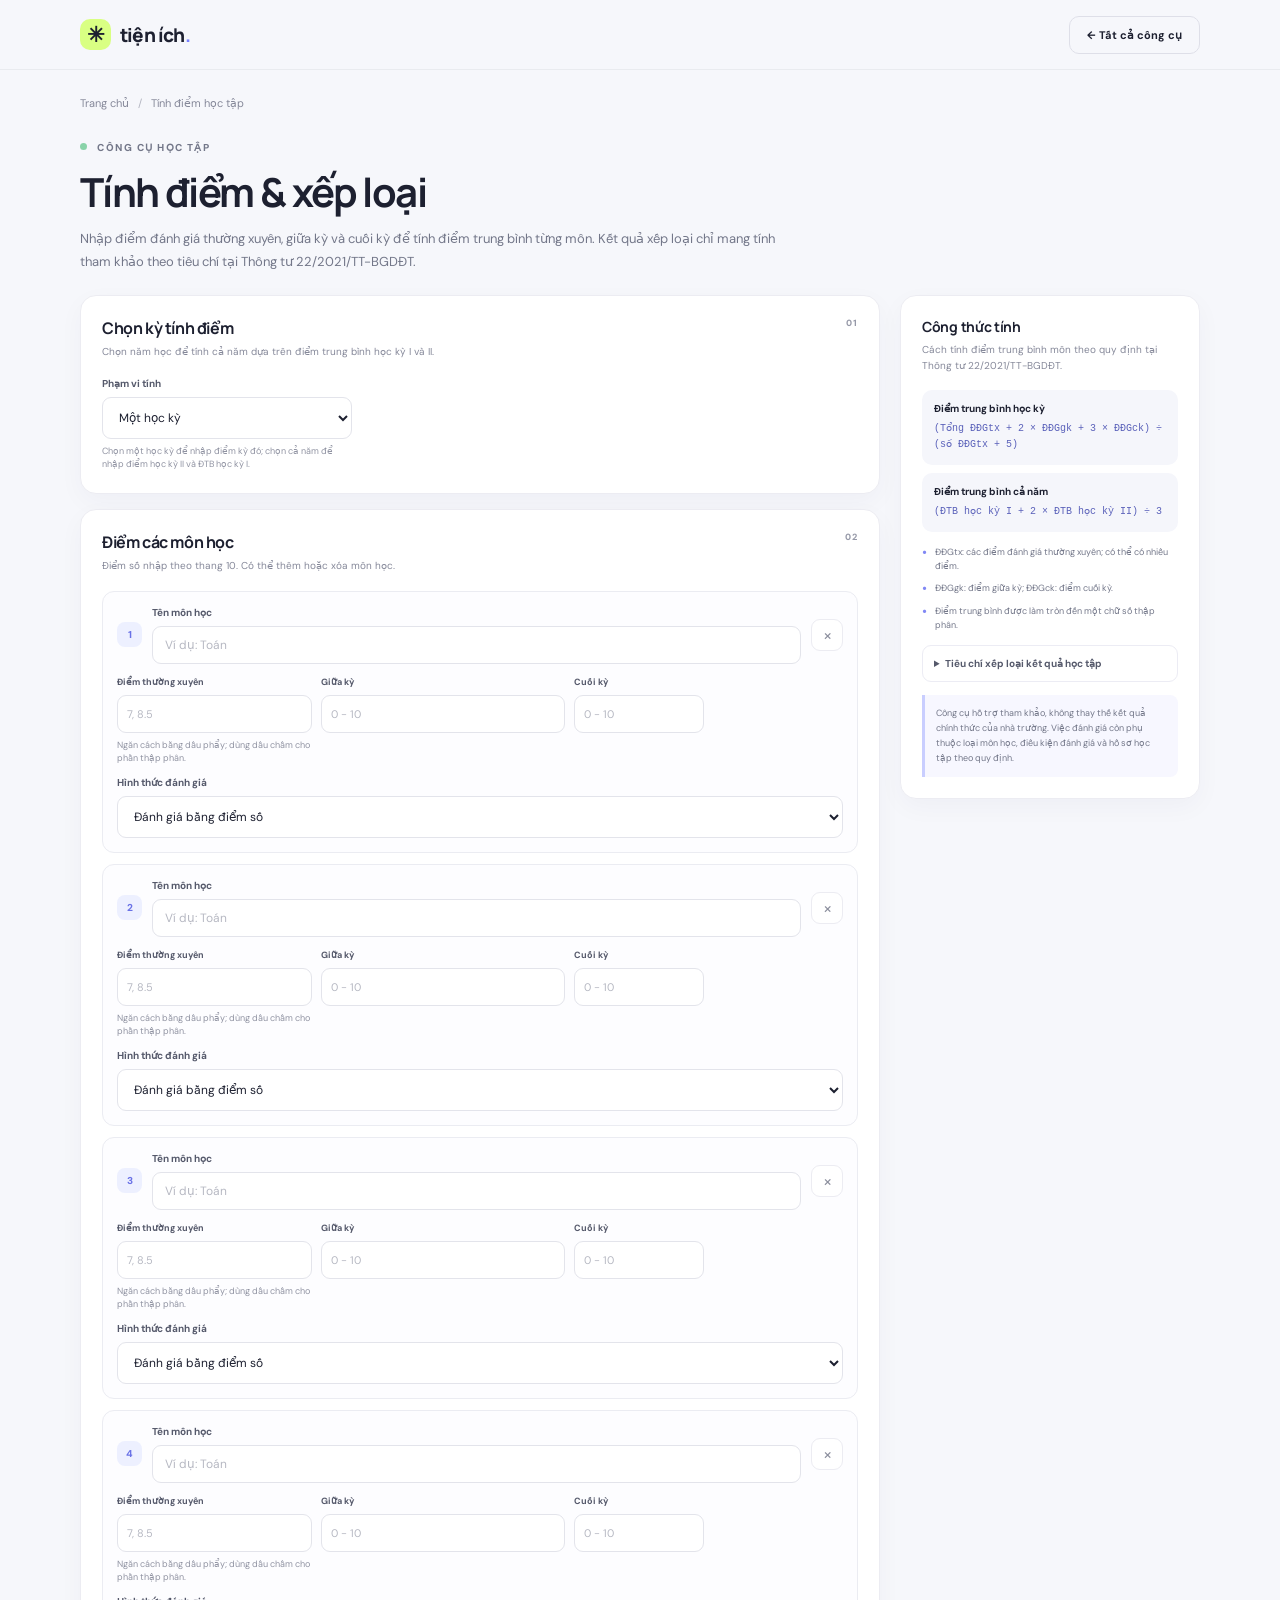
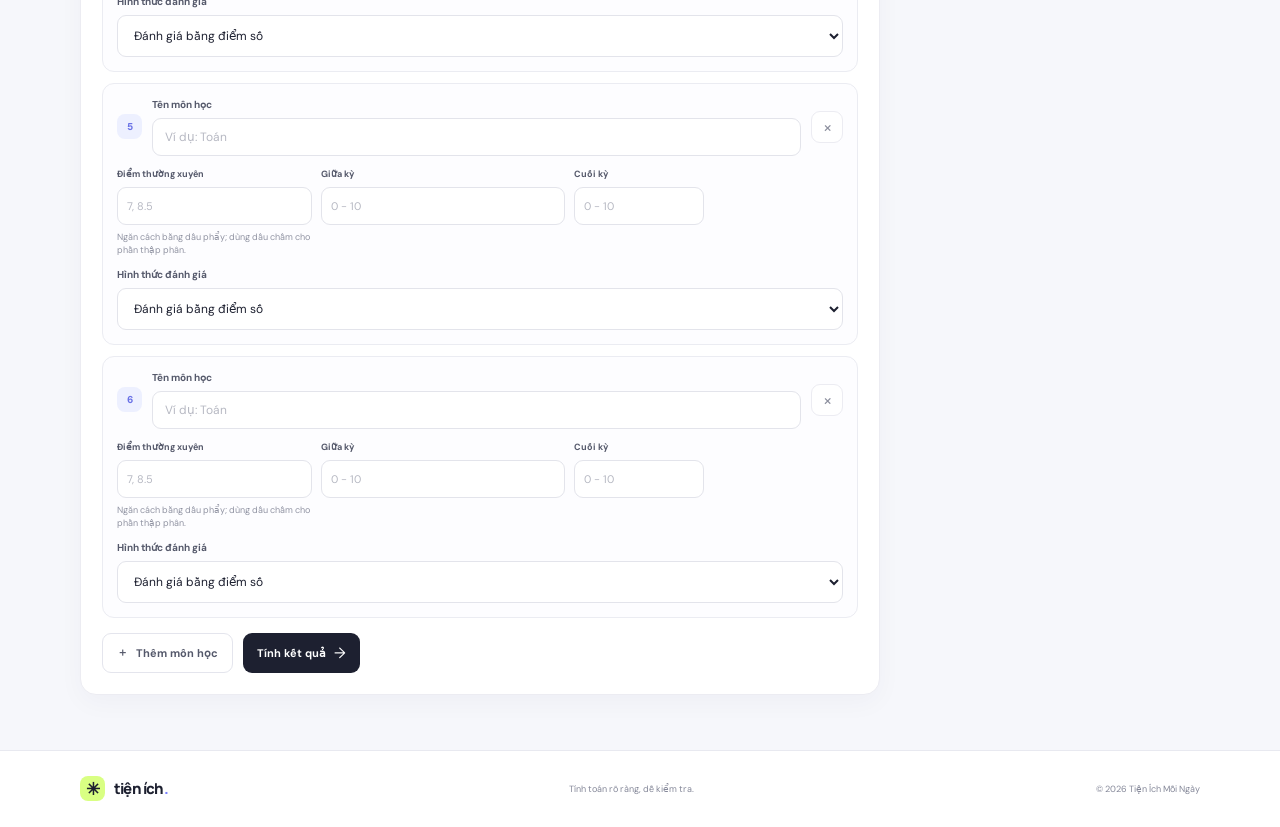
==== tinh-diem.html @ 53816368 "New" ====
<!DOCTYPE html>
<html lang="vi">
<head>
    <meta charset="UTF-8">
    <meta name="viewport" content="width=device-width, initial-scale=1">
    <meta name="theme-color" content="#f6f7fb">
    <meta name="description" content="Tính điểm trung bình môn và tham khảo xếp loại kết quả học tập theo Thông tư 22/2021/TT-BGDĐT.">
    <title>Tính điểm &amp; xếp loại — Tiện Ích Mỗi Ngày</title>
    <link rel="stylesheet" href="css/style.css">
</head>
<body class="tool-page">
    <header class="site-header tool-page-header">
        <div class="container header-inner">
            <a class="brand" href="index.html" aria-label="Tiện Ích Mỗi Ngày - Trang chủ"><span class="brand-mark" aria-hidden="true">✳</span><span>tiện ích<span class="brand-accent">.</span></span></a>
            <a class="header-cta" href="index.html">← Tất cả công cụ</a>
        </div>
    </header>
    <main>
        <div class="container">
            <nav class="breadcrumb" aria-label="Điều hướng">
                <a href="index.html">Trang chủ</a><span aria-hidden="true">/</span><span>Tính điểm học tập</span>
            </nav>
            <section class="calculator-intro">
                <p class="eyebrow"><span class="eyebrow-dot"></span> Công cụ học tập</p>
                <h1>Tính điểm &amp; xếp loại</h1>
                <p>Nhập điểm đánh giá thường xuyên, giữa kỳ và cuối kỳ để tính điểm trung bình từng môn. Kết quả xếp loại chỉ mang tính tham khảo theo tiêu chí tại Thông tư 22/2021/TT-BGDĐT.</p>
            </section>
            <div class="calculator-layout">
                <div class="calculator-main">
                    <section class="panel">
                        <div class="panel-heading">
                            <div><h2>Chọn kỳ tính điểm</h2><p>Chọn năm học để tính cả năm dựa trên điểm trung bình học kỳ I và II.</p></div>
                            <span class="section-index">01</span>
                        </div>
                        <div class="form-field period-control">
                            <label class="field-label" for="period-select">Phạm vi tính</label>
                            <select class="select" id="period-select">
                                <option value="semester">Một học kỳ</option>
                                <option value="annual">Cả năm học</option>
                            </select>
                            <span class="field-hint">Chọn một học kỳ để nhập điểm kỳ đó; chọn cả năm để nhập điểm học kỳ II và ĐTB học kỳ I.</span>
                        </div>
                    </section>
                    <section class="panel">
                        <div class="panel-heading">
                            <div><h2>Điểm các môn học</h2><p>Điểm số nhập theo thang 10. Có thể thêm hoặc xóa môn học.</p></div>
                            <span class="section-index">02</span>
                        </div>
                        <div class="subject-list" id="subject-list" aria-live="polite"></div>
                        <div class="button-row">
                            <button class="button-secondary" id="add-subject" type="button"><span aria-hidden="true">＋</span> Thêm môn học</button>
                            <button class="button-primary" id="calculate-scores" type="button">Tính kết quả <span class="button-arrow" aria-hidden="true">→</span></button>
                        </div>
                        <p class="form-error" id="score-error" role="alert"></p>
                    </section>
                    <section class="panel result-panel" id="score-results" aria-live="polite">
                        <div class="panel-heading">
                            <div><h2>Kết quả của bạn</h2><p id="score-result-caption">Điểm trung bình và xếp loại tham khảo.</p></div>
                            <span class="section-index">KẾT QUẢ</span>
                        </div>
                        <div class="result-summary">
                            <div><span class="result-summary-label">Xếp loại học tập</span><strong id="score-classification">—</strong></div>
                            <div class="result-badge"><span id="score-subject-count">0 môn</span><small>được tính điểm</small></div>
                        </div>
                        <div class="result-table-wrap">
                            <table class="result-table">
                                <thead><tr><th>Môn học</th><th>ĐTB kỳ</th><th>ĐTB cả năm</th><th>Đánh giá</th></tr></thead>
                                <tbody id="score-result-rows"></tbody>
                            </table>
                        </div>
                        <p class="result-note" id="score-result-note"></p>
                    </section>
                </div>
                <aside class="panel formula-panel">
                    <h2>Công thức tính</h2>
                    <p>Cách tính điểm trung bình môn theo quy định tại Thông tư 22/2021/TT-BGDĐT.</p>
                    <div class="formula-block">
                        <strong>Điểm trung bình học kỳ</strong>
                        <span class="formula-code">(Tổng ĐĐGtx + 2 × ĐĐGgk + 3 × ĐĐGck) ÷ (số ĐĐGtx + 5)</span>
                    </div>
                    <div class="formula-block">
                        <strong>Điểm trung bình cả năm</strong>
                        <span class="formula-code">(ĐTB học kỳ I + 2 × ĐTB học kỳ II) ÷ 3</span>
                    </div>
                    <ul class="formula-list">
                        <li>ĐĐGtx: các điểm đánh giá thường xuyên; có thể có nhiều điểm.</li>
                        <li>ĐĐGgk: điểm giữa kỳ; ĐĐGck: điểm cuối kỳ.</li>
                        <li>Điểm trung bình được làm tròn đến một chữ số thập phân.</li>
                    </ul>
                    <details class="criteria-details">
                        <summary>Tiêu chí xếp loại kết quả học tập</summary>
                        <ul>
                            <li><strong>Tốt:</strong> tất cả môn nhận xét đạt; tất cả môn tính điểm từ 6,5; ít nhất 6 môn từ 8,0, trong đó có Toán, Ngữ văn hoặc Ngoại ngữ.</li>
                            <li><strong>Khá:</strong> tất cả môn nhận xét đạt; tất cả môn tính điểm từ 5,0; ít nhất 6 môn từ 6,5.</li>
                            <li><strong>Đạt:</strong> tối đa 1 môn nhận xét chưa đạt; ít nhất 6 môn tính điểm từ 5,0 và không môn nào dưới 3,5.</li>
                            <li><strong>Chưa đạt:</strong> không đáp ứng các tiêu chí trên.</li>
                        </ul>
                    </details>
                    <div class="info-callout">Công cụ hỗ trợ tham khảo, không thay thế kết quả chính thức của nhà trường. Việc đánh giá còn phụ thuộc loại môn học, điều kiện đánh giá và hồ sơ học tập theo quy định.</div>
                </aside>
            </div>
        </div>
    </main>
    <footer class="site-footer tool-page-footer">
        <div class="container footer-inner"><a class="brand footer-brand" href="index.html"><span class="brand-mark" aria-hidden="true">✳</span><span>tiện ích<span class="brand-accent">.</span></span></a><p>Tính toán rõ ràng, dễ kiểm tra.</p><span>© 2026 Tiện Ích Mỗi Ngày</span></div>
    </footer>
    <script src="js/score-tool.js"></script>
</body>
</html>
---- css/style.css ----
@import url('https://fonts.googleapis.com/css2?family=DM+Sans:wght@400;500;600;700;800&family=Manrope:wght@400;500;600;700;800&display=swap');

:root {
    --ink: #1d2030;
    --muted: #737789;
    --paper: #f6f7fb;
    --white: #fff;
    --blue: #a9c5ff;
    --peach: #ffd2b8;
    --lilac: #e5dcff;
    --mint: #c9efda;
    --line: #e8e9f0;
    --green: #2d7957;
    --shadow: 0 18px 55px rgba(32, 40, 73, .08);
}

* { box-sizing: border-box; }
html { scroll-behavior: smooth; }
body { margin: 0; background: var(--paper); color: var(--ink); font-family: 'DM Sans', 'Segoe UI', sans-serif; -webkit-font-smoothing: antialiased; }
a { color: inherit; text-decoration: none; }
button, input, select { font: inherit; }
button, a { -webkit-tap-highlight-color: transparent; }
.container { width: min(1120px, calc(100% - 48px)); margin: 0 auto; }

.site-header { height: 78px; border-bottom: 1px solid rgba(29, 32, 48, .06); background: rgba(246, 247, 251, .92); position: sticky; top: 0; z-index: 20; backdrop-filter: blur(14px); }
.header-inner { height: 100%; display: flex; align-items: center; justify-content: space-between; }
.brand { display: inline-flex; align-items: center; gap: 9px; font-family: Manrope, sans-serif; font-size: 19px; font-weight: 800; letter-spacing: -.8px; }
.brand-mark { width: 31px; height: 31px; display: grid; place-items: center; border-radius: 10px; background: #d9ff83; font-size: 21px; line-height: 1; }
.brand-accent { color: #7881ff; }
.main-nav { display: flex; align-items: center; gap: 34px; margin-left: 60px; }
.nav-link { color: #74778a; font-size: 13px; font-weight: 600; transition: color .2s ease; }
.nav-link:hover, .nav-link.active { color: var(--ink); }
.header-cta { padding: 11px 17px; border: 1px solid #dedfe8; border-radius: 10px; font-size: 12px; font-weight: 700; transition: background .2s, border-color .2s; }
.header-cta:hover { background: white; border-color: #b7bac8; }
.header-cta span { padding-left: 7px; color: #737aff; }

.hero { min-height: 475px; display: grid; grid-template-columns: 1.05fr .95fr; align-items: center; gap: 38px; padding-top: 40px; padding-bottom: 46px; }
.hero-copy { padding: 20px 0; }
.eyebrow { margin: 0 0 17px; color: #737789; font-size: 10px; font-weight: 800; letter-spacing: 1.45px; text-transform: uppercase; }
.eyebrow-dot { width: 7px; height: 7px; display: inline-block; margin: 0 7px 1px 0; border-radius: 50%; background: #89d3a9; }
h1, h2, h3, p { margin-top: 0; }
.hero h1 { margin-bottom: 18px; font-family: Manrope, sans-serif; font-size: clamp(42px, 5.2vw, 65px); line-height: 1.08; letter-spacing: -3.2px; font-weight: 800; }
.hero h1 span { color: #7d83ff; }
.hero-description { max-width: 425px; margin-bottom: 23px; color: #717588; font-size: 14px; line-height: 1.85; }
.button { min-height: 46px; display: inline-flex; align-items: center; justify-content: center; gap: 18px; padding: 0 19px; border-radius: 11px; font-size: 12px; font-weight: 700; transition: transform .2s, box-shadow .2s; }
.button:hover { transform: translateY(-2px); box-shadow: 0 7px 18px rgba(29, 32, 48, .14); }
.button-dark { background: var(--ink); color: white; }
.button-dark span { font-size: 17px; font-weight: 400; }
.hero-note { display: flex; align-items: center; gap: 8px; margin-top: 22px; color: #7b7f91; font-size: 10px; font-weight: 600; }
.note-check { width: 16px; height: 16px; display: grid; place-items: center; border-radius: 50%; background: #def5e6; color: #36805d; font-size: 10px; }
.note-divider { color: #c7c9d2; }

.hero-art { min-height: 365px; position: relative; display: grid; place-items: center; overflow: hidden; }
.art-orbit { position: absolute; border: 1px solid rgba(124, 132, 255, .13); border-radius: 50%; transform: rotate(-24deg); }
.orbit-one { width: 355px; height: 260px; }
.orbit-two { width: 280px; height: 370px; transform: rotate(42deg); }
.art-card { position: relative; z-index: 1; border: 1px solid rgba(255,255,255,.82); border-radius: 22px; background: rgba(255,255,255,.87); box-shadow: 0 25px 65px rgba(61, 70, 127, .14); }
.art-card-main { width: 225px; height: 253px; padding: 25px; transform: rotate(-5deg); }
.art-icon { width: 37px; height: 37px; display: grid; place-items: center; border-radius: 13px; font-size: 18px; font-weight: 800; }
.art-icon-lime { background: #dcff8f; color: #47582a; }
.art-label { display: block; margin-top: 27px; color: #989bab; font-size: 10px; }
.art-card-main strong { display: block; margin-top: 9px; font-family: Manrope, sans-serif; font-size: 23px; line-height: 1.26; letter-spacing: -.7px; }
.art-spark { position: absolute; right: 20px; bottom: 17px; color: #8e93ff; font-size: 30px; }
.art-card-float { position: absolute; z-index: 2; display: flex; align-items: center; gap: 8px; padding: 11px 13px; border-radius: 13px; font-size: 9px; color: #86899a; box-shadow: var(--shadow); }
.art-card-float strong { margin-left: 5px; color: var(--ink); font-size: 11px; }
.art-card-score { top: 67px; left: 12%; transform: rotate(-4deg); }
.art-card-pay { right: 4%; bottom: 63px; transform: rotate(4deg); }
.mini-icon { width: 22px; height: 22px; display: grid; place-items: center; border-radius: 7px; background: #e9edff; color: #656df0; font-size: 11px; }
.art-card-pay .mini-icon { background: #ffe7da; color: #dd835e; }
.art-star { position: absolute; z-index: 2; color: #8b8fff; }
.star-one { top: 78px; right: 19%; font-size: 25px; }
.star-two { bottom: 66px; left: 14%; color: #ffaf85; font-size: 22px; }

.tools-section { padding: 72px 0 84px; background: #fff; }
.section-heading { display: flex; align-items: end; justify-content: space-between; margin-bottom: 28px; }
.section-heading .eyebrow { margin-bottom: 10px; }
.section-heading h2, .about-section h2 { margin-bottom: 0; font-family: Manrope, sans-serif; font-size: clamp(25px, 3vw, 34px); line-height: 1.22; letter-spacing: -1.35px; }
.section-side-note { margin: 0 0 2px; color: #828697; font-size: 11px; line-height: 1.7; text-align: right; }
.tool-grid { display: grid; grid-template-columns: repeat(4, minmax(0, 1fr)); gap: 15px; }
.tool-card { min-width: 0; min-height: 351px; display: flex; flex-direction: column; padding: 19px 18px 18px; border-radius: 17px; transition: transform .2s ease, box-shadow .2s ease; }
a.tool-card:hover { transform: translateY(-5px); box-shadow: 0 16px 30px rgba(32, 40, 73, .11); }
.tool-card-blue { background: #e6edff; }
.tool-card-peach { background: #fff0e7; }
.tool-card-lilac { background: #f0edff; }
.tool-card-mint { background: #e6f5eb; }
.tool-card-top { display: flex; justify-content: space-between; align-items: center; }
.tool-number { color: #71758a; font-size: 8px; font-weight: 800; letter-spacing: 1.05px; }
.tool-arrow { width: 28px; height: 28px; display: grid; place-items: center; border: 1px solid rgba(31,35,53,.13); border-radius: 50%; font-size: 15px; }
.tool-illustration { height: 112px; position: relative; display: flex; align-items: center; justify-content: center; }
.illus-paper { width: 91px; height: 77px; position: relative; display: flex; flex-direction: column; gap: 7px; padding: 13px 10px; border: 1px solid #dfe4f1; border-radius: 10px; background: #fff; box-shadow: 0 8px 18px rgba(63, 81, 137, .1); transform: rotate(-5deg); }
.illus-paper i { width: 38px; height: 4px; display: block; border-radius: 4px; background: #dce5ff; }
.illus-paper i:nth-child(2) { width: 55px; }
.illus-paper i:nth-child(3) { width: 44px; }
.illus-paper b { position: absolute; right: 8px; bottom: 10px; color: #737bfa; font-family: Manrope, sans-serif; font-size: 19px; }
.illus-pencil { position: absolute; right: 35px; bottom: 22px; color: #f28e68; font-size: 36px; transform: rotate(15deg); }
.illus-check { position: absolute; top: 17px; right: 30px; width: 23px; height: 23px; display: grid; place-items: center; border-radius: 50%; background: #c8efda; color: #397d59; font-size: 13px; font-weight: 800; }
.illus-coin { width: 56px; height: 56px; display: grid; place-items: center; border: 5px solid #ffbd92; border-radius: 50%; background: #fff9f3; color: #ce784e; font-size: 25px; font-weight: 800; transform: rotate(-9deg); }
.illus-chart { position: absolute; right: 20px; bottom: 21px; height: 54px; display: flex; align-items: end; gap: 6px; padding: 7px 8px; border-radius: 9px; background: #fff; box-shadow: 0 8px 18px rgba(133, 95, 73, .1); }
.illus-chart i { width: 8px; border-radius: 4px 4px 2px 2px; background: #ffc19c; }
.illus-chart i:nth-child(1) { height: 16px; }.illus-chart i:nth-child(2) { height: 27px; }.illus-chart i:nth-child(3) { height: 21px; }.illus-chart i:nth-child(4) { height: 37px; background: #f39b70; }
.illus-plus { position: absolute; top: 17px; right: 39px; color: #db845e; font-size: 20px; font-weight: 800; }
.tool-card h3 { margin: auto 0 9px; font-family: Manrope, sans-serif; font-size: 16px; letter-spacing: -.4px; }
.tool-card > p { min-height: 56px; margin-bottom: 13px; color: #6f7385; font-size: 10px; line-height: 1.7; }
.card-action { display: flex; justify-content: space-between; align-items: center; padding-top: 12px; border-top: 1px solid rgba(32, 35, 54, .1); font-size: 10px; font-weight: 800; }
.card-action > span { font-size: 16px; font-weight: 400; }
.card-action-muted { color: #898c9d; }
.soon-pill { padding: 5px 8px; border-radius: 20px; background: rgba(255,255,255,.68); color: #767a8b; font-size: 8px; font-weight: 700; }
.soon-illustration { color: #8275df; font-size: 43px; }
.soon-illustration > span { position: absolute; top: 14px; left: 28%; color: #9e92ed; font-size: 26px; }
.soon-illustration > i { width: 57px; height: 57px; display: grid; place-items: center; border: 1px dashed rgba(102, 91, 176, .4); border-radius: 18px; background: rgba(255,255,255,.7); font-style: normal; font-size: 25px; transform: rotate(-8deg); }
.soon-illustration-mint { color: #53976c; }
.soon-illustration-mint > span { color: #72b788; }
.soon-illustration-mint > i { border-color: rgba(69, 139, 94, .4); }

.about-section { min-height: 247px; display: grid; grid-template-columns: 65px 1fr 1fr; align-items: center; gap: 24px; padding-top: 52px; padding-bottom: 52px; }
.about-mark { width: 48px; height: 48px; display: grid; place-items: center; border-radius: 15px; background: #ddff90; color: #4a5e27; font-size: 27px; }
.about-section .eyebrow { margin-bottom: 11px; }
.about-section h2 { font-size: 27px; }
.about-copy { max-width: 370px; justify-self: end; margin: 0; color: #737789; font-size: 12px; line-height: 1.9; }
.site-footer { border-top: 1px solid #e8e9f0; background: #fff; }
.footer-inner { min-height: 76px; display: flex; align-items: center; justify-content: space-between; gap: 20px; }
.footer-brand { font-size: 15px; }
.footer-brand .brand-mark { width: 25px; height: 25px; border-radius: 8px; font-size: 17px; }
.footer-inner p, .footer-inner > span { margin: 0; color: #858899; font-size: 9px; }

/* Calculator pages */
.tool-page { min-height: 100vh; display: flex; flex-direction: column; }
.tool-page main { flex: 1; }
.tool-page-header { height: 70px; }
.tool-page-header .header-cta { font-size: 11px; }
.breadcrumb { display: flex; align-items: center; gap: 9px; padding-top: 26px; color: #858899; font-size: 11px; }
.breadcrumb a:hover { color: var(--ink); }
.breadcrumb span[aria-hidden] { color: #b3b5c0; }
.calculator-intro { padding-top: 31px; padding-bottom: 21px; }
.calculator-intro .eyebrow { margin-bottom: 10px; }
.calculator-intro h1 { margin-bottom: 9px; font-family: Manrope, sans-serif; font-size: clamp(29px, 4vw, 40px); letter-spacing: -1.6px; }
.calculator-intro > p:last-child { max-width: 700px; margin-bottom: 0; color: #737789; font-size: 13px; line-height: 1.75; }
.calculator-layout { display: grid; grid-template-columns: minmax(0, 1fr) 300px; align-items: start; gap: 20px; padding-bottom: 55px; }
.calculator-main { min-width: 0; }
.panel { padding: 21px; border: 1px solid #ececf2; border-radius: 16px; background: #fff; box-shadow: 0 8px 26px rgba(32,40,73,.035); }
.panel + .panel { margin-top: 15px; }
.panel-heading { display: flex; align-items: flex-start; justify-content: space-between; gap: 14px; margin-bottom: 17px; }
.panel-heading h2 { margin: 0 0 5px; font-family: Manrope, sans-serif; font-size: 16px; letter-spacing: -.4px; }
.panel-heading p { margin: 0; color: #858899; font-size: 10px; line-height: 1.6; }
.section-index { flex: none; color: #9699a8; font-size: 9px; font-weight: 800; letter-spacing: 1px; }
.field-label { display: block; margin-bottom: 7px; color: #55596b; font-size: 10px; font-weight: 700; }
.field-hint { display: block; margin-top: 6px; color: #9093a2; font-size: 9px; line-height: 1.5; }
.input, .select { width: 100%; min-height: 42px; padding: 10px 12px; border: 1px solid #e3e4eb; border-radius: 9px; outline: none; background: #fff; color: var(--ink); font-size: 12px; transition: border-color .2s, box-shadow .2s; }
.input:focus, .select:focus { border-color: #8c91ff; box-shadow: 0 0 0 3px rgba(124, 130, 255, .12); }
.input::placeholder { color: #b6b8c2; }
.select { cursor: pointer; }
.form-grid { display: grid; grid-template-columns: repeat(2, minmax(0, 1fr)); gap: 14px; }
.form-grid-three { grid-template-columns: repeat(3, minmax(0, 1fr)); }
.form-grid-spaced { margin-top: 15px; }
.subject-type-wrap { margin-top: 10px; }
.form-field { min-width: 0; }
.period-control { max-width: 250px; }
.subject-list { display: grid; gap: 11px; }
.subject-row { padding: 14px; border: 1px solid #ebecf2; border-radius: 12px; background: #fdfdff; }
.subject-row-head { display: flex; align-items: center; gap: 10px; margin-bottom: 12px; }
.subject-index { width: 25px; height: 25px; flex: none; display: grid; place-items: center; border-radius: 8px; background: #edf0ff; color: #6971e6; font-size: 10px; font-weight: 800; }
.subject-name-wrap { flex: 1; min-width: 0; }
.subject-row-head .input { min-height: 37px; }
.remove-subject { width: 32px; height: 32px; flex: none; border: 1px solid #ececf2; border-radius: 9px; background: #fff; color: #8b8e9d; cursor: pointer; font-size: 17px; }
.remove-subject:hover { border-color: #f0b5b5; color: #bd5252; }
.subject-fields { display: grid; grid-template-columns: 1.2fr 1.5fr .8fr .8fr; gap: 9px; }
.subject-fields .input, .subject-fields .select { min-height: 38px; padding: 8px 9px; font-size: 11px; }
.subject-fields .field-label { font-size: 9px; }
.comment-fields { display: none; }
.subject-row.is-comment .score-fields { display: none; }
.subject-row.is-comment .comment-fields { display: grid; }
.annual-field { display: none; }
.is-annual .annual-field { display: block; }
.button-row { display: flex; align-items: center; gap: 10px; margin-top: 15px; }
.button-secondary, .button-primary { min-height: 40px; display: inline-flex; align-items: center; justify-content: center; gap: 8px; padding: 0 14px; border-radius: 9px; cursor: pointer; font-size: 11px; font-weight: 700; transition: transform .18s, background .18s; }
.button-secondary { border: 1px solid #e4e5ed; background: white; color: #55596b; }
.button-secondary:hover { background: #f8f8fc; }
.button-primary { border: 0; background: var(--ink); color: white; }
.button-primary:hover { background: #363a51; transform: translateY(-1px); }
.button-primary:disabled { opacity: .65; cursor: wait; transform: none; }
.button-primary .button-arrow { font-size: 15px; font-weight: 400; }
.form-error { display: none; margin: 13px 0 0; padding: 11px 12px; border: 1px solid #f1caca; border-radius: 9px; background: #fff5f5; color: #a34646; font-size: 11px; line-height: 1.55; }
.form-error.visible { display: block; }
.result-panel { display: none; }
.result-panel.visible { display: block; }
.result-summary { display: flex; align-items: center; justify-content: space-between; gap: 15px; padding: 14px; border-radius: 11px; background: #f0f3ff; }
.result-summary-label { color: #737789; font-size: 10px; }
.result-summary strong { display: block; margin-top: 4px; font-family: Manrope, sans-serif; font-size: 24px; letter-spacing: -.7px; }
.result-badge { padding: 8px 11px; border: 1px solid #d8ddff; border-radius: 9px; background: #fff; color: #565fc7; font-size: 11px; font-weight: 800; text-align: center; }
.result-badge small { display: block; margin-top: 3px; color: #858899; font-size: 8px; font-weight: 500; }
.result-table-wrap { margin-top: 13px; overflow-x: auto; }
.result-table { width: 100%; border-collapse: collapse; font-size: 10px; text-align: left; }
.result-table th { padding: 9px; border-bottom: 1px solid #e9eaf0; color: #858899; font-size: 9px; font-weight: 700; white-space: nowrap; }
.result-table td { padding: 10px 9px; border-bottom: 1px solid #f0f0f4; }
.result-table tbody tr:last-child td { border-bottom: 0; }
.result-table td:last-child { font-weight: 800; }
.result-note { margin: 12px 0 0; color: #858899; font-size: 9px; line-height: 1.6; }
.formula-panel { position: sticky; top: 89px; }
.formula-panel h2 { margin: 0 0 6px; font-family: Manrope, sans-serif; font-size: 14px; letter-spacing: -.3px; }
.formula-panel > p { margin: 0 0 15px; color: #858899; font-size: 10px; line-height: 1.65; }
.formula-block { padding: 12px; border-radius: 10px; background: #f5f6fb; }
.formula-block + .formula-block { margin-top: 8px; }
.formula-block strong { display: block; margin-bottom: 6px; font-size: 10px; }
.formula-code { display: block; color: #5b62ba; font-family: Consolas, monospace; font-size: 10px; line-height: 1.6; }
.formula-list { display: grid; gap: 8px; margin: 13px 0 0; padding: 0; list-style: none; }
.formula-list li { display: flex; gap: 8px; color: #74788a; font-size: 9px; line-height: 1.6; }
.formula-list li::before { content: '•'; color: #8188f4; font-size: 14px; line-height: 1; }
.criteria-details { margin-top: 13px; padding: 11px; border: 1px solid #ececf4; border-radius: 9px; }
.criteria-details summary { color: #55596b; cursor: pointer; font-size: 10px; font-weight: 700; }
.criteria-details ul { display: grid; gap: 8px; margin: 11px 0 0; padding-left: 15px; color: #74788a; font-size: 9px; line-height: 1.6; }
.criteria-details strong { color: var(--ink); }
.info-callout { margin-top: 13px; padding: 11px; border-left: 3px solid #c9ceff; border-radius: 0 8px 8px 0; background: #f7f7ff; color: #737789; font-size: 9px; line-height: 1.65; }
.salary-results { display: grid; gap: 9px; margin-top: 14px; }
.salary-result-row { display: flex; justify-content: space-between; gap: 12px; color: #737789; font-size: 11px; }
.salary-result-row strong { color: var(--ink); font-size: 11px; text-align: right; }
.salary-result-row.total { margin-top: 3px; padding-top: 12px; border-top: 1px solid #e9eaf0; color: var(--ink); font-weight: 800; }
.salary-result-row.total strong { color: #347b59; font-size: 17px; }
.salary-card-highlight { margin-bottom: 13px; padding: 16px; border-radius: 12px; background: #edf8f1; }
.salary-card-highlight span { display: block; color: #668470; font-size: 10px; }
.salary-card-highlight strong { display: block; margin-top: 5px; color: #286d49; font-family: Manrope, sans-serif; font-size: 25px; letter-spacing: -.6px; }
.output-disclaimer { margin: 12px 0 0; color: #858899; font-size: 9px; line-height: 1.65; }
.tool-page-footer { margin-top: auto; }

@media (max-width: 900px) {
    .tool-grid { grid-template-columns: repeat(2, minmax(0, 1fr)); }
    .tool-card { min-height: 330px; padding: 20px; }
    .calculator-layout { grid-template-columns: minmax(0, 1fr) 260px; gap: 14px; }
    .panel { padding: 17px; }
    .subject-fields { grid-template-columns: 1.1fr 1.4fr .8fr .8fr; gap: 7px; }
    .subject-fields .input, .subject-fields .select { font-size: 10px; }
    .hero-art { transform: scale(.92); }
}
@media (max-width: 680px) {
    .container { width: min(100% - 36px, 520px); }
    .site-header { height: 65px; }
    .main-nav { display: none; }
    .brand { font-size: 17px; }
    .header-cta { padding: 9px 11px; font-size: 10px; }
    .hero { min-height: auto; grid-template-columns: 1fr; gap: 2px; padding-top: 40px; padding-bottom: 30px; }
    .hero-copy { padding: 10px 0 0; }
    .hero h1 { font-size: clamp(42px, 12vw, 58px); letter-spacing: -2.7px; }
    .hero-description { max-width: 430px; font-size: 13px; }
    .hero-note { flex-wrap: wrap; font-size: 9px; }
    .hero-art { min-height: 285px; margin: 0 -12px; transform: scale(.88); transform-origin: center top; }
    .tools-section { padding: 48px 0 54px; }
    .section-heading { display: block; margin-bottom: 20px; }
    .section-heading h2 { max-width: 360px; font-size: 27px; }
    .section-side-note { display: none; }
    .tool-grid { gap: 11px; }
    .tool-card { min-height: 310px; padding: 15px 13px; border-radius: 14px; }
    .tool-card h3 { font-size: 14px; }
    .tool-card > p { min-height: 66px; font-size: 9px; }
    .tool-illustration { height: 105px; }
    .tool-number { font-size: 7px; }
    .about-section { min-height: 0; grid-template-columns: 45px 1fr; gap: 14px; padding-top: 38px; padding-bottom: 38px; }
    .about-mark { width: 40px; height: 40px; border-radius: 12px; font-size: 22px; }
    .about-section h2 { font-size: 24px; }
    .about-section .eyebrow { font-size: 8px; letter-spacing: 1px; }
    .about-copy { grid-column: 2; justify-self: start; margin-top: -3px; font-size: 11px; }
    .footer-inner { min-height: 75px; flex-wrap: wrap; justify-content: space-between; gap: 3px 12px; padding-top: 13px; padding-bottom: 13px; }
    .footer-inner p { order: 3; width: 100%; }
    .footer-inner > span { font-size: 8px; }
    .tool-page-header { height: 62px; }
    .tool-page-header .header-cta { padding: 8px 10px; }
    .breadcrumb { padding-top: 20px; font-size: 10px; }
    .calculator-intro { padding-top: 25px; padding-bottom: 18px; }
    .calculator-intro h1 { font-size: 31px; }
    .calculator-intro > p:last-child { font-size: 12px; }
    .calculator-layout { grid-template-columns: 1fr; padding-bottom: 35px; }
    .formula-panel { position: static; grid-row: 1; }
    .formula-panel .formula-list { grid-template-columns: repeat(2, minmax(0, 1fr)); }
    .panel { padding: 16px; border-radius: 13px; }
    .panel-heading h2 { font-size: 15px; }
    .subject-row { padding: 11px; }
    .subject-fields { grid-template-columns: 1fr 1.2fr; gap: 10px; }
    .subject-fields .input, .subject-fields .select { min-height: 41px; font-size: 11px; }
    .subject-fields .field-label { font-size: 9px; }
    .subject-row-head { margin-bottom: 10px; }
    .form-grid-three { grid-template-columns: repeat(2, minmax(0, 1fr)); }
    .desktop-break { display: none; }
}
@media (max-width: 380px) {
    .container { width: calc(100% - 28px); }
    .header-cta { font-size: 9px; }
    .tool-card { min-height: 327px; padding: 13px 11px; }
    .tool-card h3 { font-size: 13px; }
    .tool-card > p { font-size: 8px; }
    .card-action { font-size: 9px; }
    .result-summary { align-items: flex-start; }
    .result-badge { padding: 7px 8px; font-size: 10px; }
}
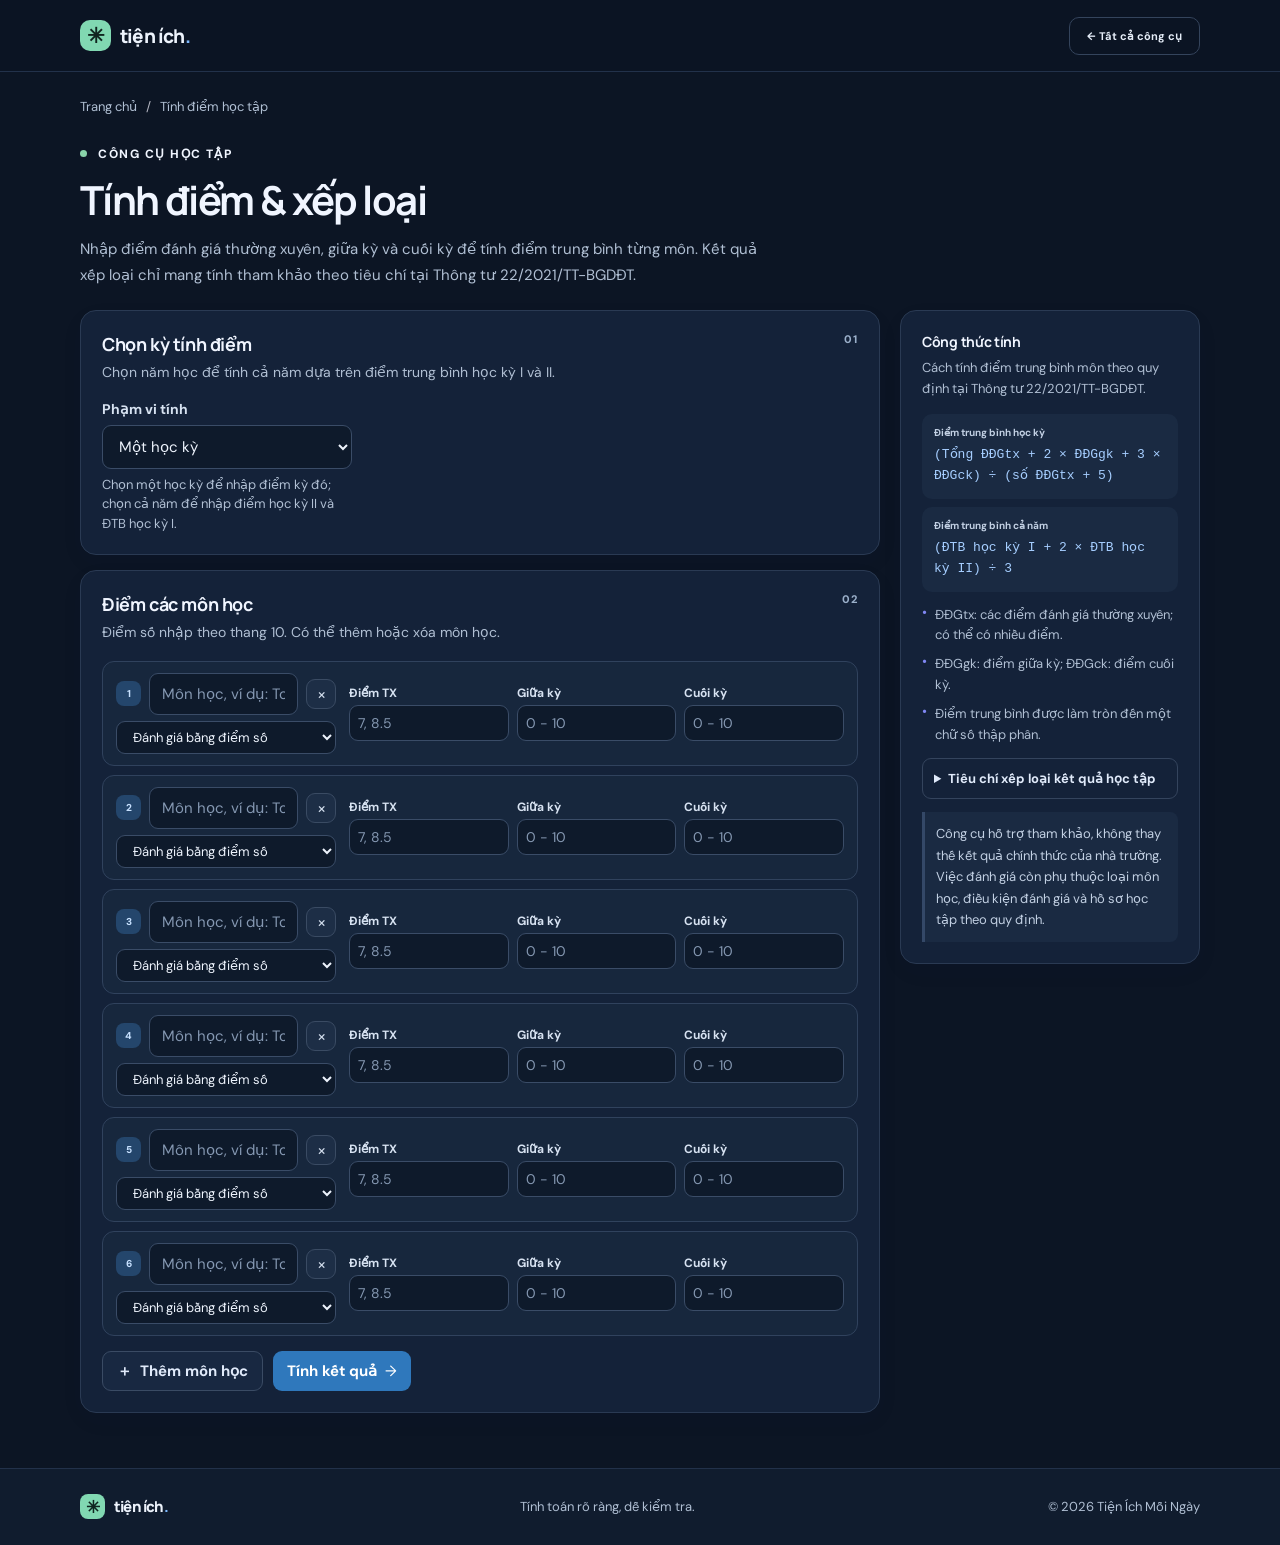
==== commit 087525e4: "1" ====
--- a/tinh-diem.html
+++ b/tinh-diem.html
@@ -3,7 +3,7 @@
 <head>
     <meta charset="UTF-8">
     <meta name="viewport" content="width=device-width, initial-scale=1">
-    <meta name="theme-color" content="#f6f7fb">
+    <meta name="theme-color" content="#0c1524">
     <meta name="description" content="Tính điểm trung bình môn và tham khảo xếp loại kết quả học tập theo Thông tư 22/2021/TT-BGDĐT.">
     <title>Tính điểm &amp; xếp loại — Tiện Ích Mỗi Ngày</title>
     <link rel="stylesheet" href="css/style.css">
--- a/css/style.css
+++ b/css/style.css
@@ -1,22 +1,25 @@
 @import url('https://fonts.googleapis.com/css2?family=DM+Sans:wght@400;500;600;700;800&family=Manrope:wght@400;500;600;700;800&display=swap');
 
 :root {
-    --ink: #1d2030;
-    --muted: #737789;
-    --paper: #f6f7fb;
-    --white: #fff;
-    --blue: #a9c5ff;
-    --peach: #ffd2b8;
-    --lilac: #e5dcff;
-    --mint: #c9efda;
-    --line: #e8e9f0;
-    --green: #2d7957;
-    --shadow: 0 18px 55px rgba(32, 40, 73, .08);
+    --ink: #e9f0fb;
+    --muted: #aab9cf;
+    --paper: #0c1524;
+    --white: #142239;
+    --blue: #1c3455;
+    --peach: #3a2c31;
+    --lilac: #2a2b49;
+    --mint: #203b39;
+    --line: #293951;
+    --green: #4bc49a;
+    --navy-deep: #09111e;
+    --navy-panel: #142239;
+    --navy-raised: #1a2a43;
+    --shadow: 0 18px 55px rgba(0, 0, 0, .24);
 }
 
 * { box-sizing: border-box; }
 html { scroll-behavior: smooth; }
-body { margin: 0; background: var(--paper); color: var(--ink); font-family: 'DM Sans', 'Segoe UI', sans-serif; -webkit-font-smoothing: antialiased; }
+body { margin: 0; background: var(--paper); color: var(--ink); font-family: 'DM Sans', 'Segoe UI', sans-serif; -webkit-font-smoothing: antialiased; font-size: 16px; }
 a { color: inherit; text-decoration: none; }
 button, input, select { font: inherit; }
 button, a { -webkit-tap-highlight-color: transparent; }
@@ -289,3 +292,713 @@
     .result-summary { align-items: flex-start; }
     .result-badge { padding: 7px 8px; font-size: 10px; }
 }
+
+/* Deep navy palette and larger, higher-contrast type */
+body { background: var(--paper); color: #edf3fc; font-size: 16px; }
+.eyebrow { font-size: 12px; }
+.hero-description { font-size: 16px; }
+.hero-note, .section-side-note, .about-copy { font-size: 13px; }
+.art-label { font-size: 12px; }
+.art-card-float { font-size: 11px; }
+.art-card-float strong { font-size: 12px; }
+.tool-number { font-size: 10px; }
+.tool-card h3 { font-size: 17px; }
+.tool-card > p { min-height: 0; font-size: 14px; }
+.card-action { font-size: 13px; }
+.footer-inner p, .footer-inner > span { font-size: 12px; }
+.breadcrumb { font-size: 12px; }
+.tool-page .output-disclaimer, .tool-page .result-note { font-size: 12px; }
+.tool-page .result-badge { font-size: 12px; }
+.tool-page .salary-ledger-row > label, .tool-page .salary-ledger-row > span { font-size: 13px; }
+.tool-page .salary-ledger-row > label span, .tool-page .salary-ledger-row > span span { font-size: 12px; }
+.tool-page .salary-ledger-output output { font-size: 14px; }
+.tool-page .overtime-head { font-size: 11px; }
+.tool-page .overtime-record .input { font-size: 12px; }
+.tool-page .section-index { font-size: 12px; }
+.site-header { border-color: #22314a; background: rgba(12, 21, 36, .94); }
+.brand-mark { background: #81d8b2; color: #10251f; }
+.brand-accent, .header-cta span { color: #7db9ff; }
+.nav-link, .section-side-note, .hero-description, .hero-note, .about-copy,
+.footer-inner p, .footer-inner > span, .breadcrumb, .calculator-intro > p:last-child,
+.panel-heading p, .field-hint, .formula-panel > p, .formula-list li,
+.output-disclaimer, .result-note { color: #b0bfd3; }
+.nav-link:hover, .nav-link.active, .breadcrumb a:hover { color: #f3f7ff; }
+.header-cta { border-color: #34445c; color: #e5edf8; }
+.header-cta:hover { border-color: #6880a2; background: #1b2b42; }
+.hero h1 span { color: #7db9ff; }
+.button-dark, .button-primary { background: #2f78bc; color: #fff; }
+.button-primary:hover { background: #408bd0; }
+.button-secondary { border-color: #3a4b64; background: #182841; color: #e0eafa; }
+.button-secondary:hover { background: #223650; }
+.tools-section, .site-footer { background: #101c2e; }
+.tools-section { border-top: 1px solid #1e2d43; border-bottom: 1px solid #1e2d43; }
+.tool-card-blue { background: #1a2f4d; }
+.tool-card-peach { background: #382d36; }
+.tool-card-lilac { background: #2a2b48; }
+.tool-card-mint { background: #203b39; }
+.tool-card h3, .section-heading h2, .about-section h2, .hero h1 { color: #eff5ff; }
+.tool-card > p, .tool-number { color: #bdcbe0; }
+.tool-arrow { border-color: #53647b; }
+.tool-illustration .illus-paper, .illus-chart { border-color: #40526d; background: #23344c; }
+.illus-paper i { background: #58749e; }
+.illus-paper b { color: #9dc9ff; }
+.illus-pencil { color: #ffad86; }
+.illus-check { background: #245c53; color: #a4f0d7; }
+.illus-coin { border-color: #a66850; background: #3b3137; color: #ffc29d; }
+.illus-chart i { background: #b2775f; }
+.illus-chart i:nth-child(4) { background: #ffad86; }
+.card-action { border-color: rgba(206, 221, 244, .18); }
+.card-action-muted, .soon-pill { color: #c1cee0; }
+.soon-pill { background: rgba(9, 17, 30, .45); }
+.about-mark { background: #81d8b2; color: #10251f; }
+.site-footer { border-color: #22314a; }
+.tool-page-header { height: 72px; }
+.tool-page .container { width: min(1120px, calc(100% - 48px)); }
+.tool-page .panel { border-color: #2a3a53; background: var(--navy-panel); }
+.tool-page .calculator-intro h1 { color: #f0f5ff; }
+.tool-page .calculator-intro .eyebrow, .tool-page .panel-heading h2,
+.tool-page .formula-panel h2 { color: #f0f5ff; }
+.tool-page .field-label { color: #d7e2f1; font-size: 13px; }
+.tool-page .field-hint { font-size: 12px; }
+.tool-page .input, .tool-page .select {
+    border-color: #3a4c67;
+    background: #0e1a2b;
+    color: #edf3fc;
+    font-size: 15px;
+}
+.tool-page .input::placeholder { color: #8598b2; }
+.tool-page .input:focus, .tool-page .select:focus { border-color: #78b9ff; box-shadow: 0 0 0 3px rgba(89, 160, 235, .16); }
+.tool-page .form-error { border-color: #764553; background: #352532; color: #ffc1c8; font-size: 13px; }
+.tool-page .formula-block, .tool-page .info-callout { border-color: #344867; background: #1a2a42; color: #c2d0e3; }
+.tool-page .formula-code { color: #a6ceff; font-size: 12px; }
+.tool-page .formula-list li, .tool-page .criteria-details ul { font-size: 12px; }
+.tool-page .criteria-details { border-color: #34445d; }
+.tool-page .criteria-details summary { color: #e0eafa; font-size: 13px; }
+.tool-page .criteria-details strong { color: #eff5ff; }
+.tool-page .result-summary { background: #1b2d49; }
+.tool-page .result-summary-label, .tool-page .result-note { color: #bdcbe0; }
+.tool-page .result-badge { border-color: #465e81; background: #15243a; color: #b8d7ff; }
+.tool-page .result-badge small { color: #acbbcf; }
+.tool-page .result-table th, .tool-page .result-table td { border-color: #2b3b53; }
+.tool-page .result-table th { color: #bdcbe0; font-size: 12px; }
+.tool-page .result-table td { color: #edf3fc; font-size: 13px; }
+.tool-page .result-table tbody tr:last-child td { border-bottom: 0; }
+.tool-page .section-index { color: #9bb0ca; font-size: 11px; }
+
+/* Compact score-entry rows */
+.subject-list { gap: 9px; }
+.subject-row {
+    display: grid;
+    grid-template-columns: minmax(200px, .8fr) minmax(0, 1.8fr);
+    grid-template-areas: "head scores" "type scores";
+    align-items: center;
+    gap: 6px 13px;
+    padding: 11px 13px;
+    border-color: #30425d;
+    background: #17273d;
+}
+.subject-row-head { grid-area: head; gap: 8px; margin: 0; }
+.subject-index { background: #24466c; color: #c7e1ff; }
+.subject-name-wrap .field-label { display: none; }
+.subject-name-wrap .input { min-height: 36px; }
+.remove-subject { width: 30px; height: 30px; border-color: #3a4b63; background: #1d2e46; color: #d3deed; }
+.subject-fields.score-fields { grid-area: scores; grid-template-columns: repeat(3, minmax(0, 1fr)); gap: 8px; }
+.subject-list.is-annual .subject-fields.score-fields { grid-template-columns: repeat(4, minmax(0, 1fr)); }
+.subject-fields .field-label { margin-bottom: 4px; font-size: 11px; }
+.subject-fields.score-fields .field-label { white-space: nowrap; }
+.subject-fields .input, .subject-fields .select { min-height: 36px; padding: 6px 8px; font-size: 13px; }
+.subject-fields .field-hint { display: none; }
+.subject-type-wrap { grid-area: type; margin: 0; }
+.subject-type-wrap .field-label { display: none; }
+.subject-type-wrap .select { min-height: 33px; padding-top: 5px; padding-bottom: 5px; font-size: 12px; }
+.comment-fields { grid-area: scores; }
+.subject-row.is-comment .subject-type-wrap { align-self: end; }
+
+/* Monthly payroll worksheet */
+.tool-page .salary-container { width: min(1480px, calc(100% - 48px)); }
+.salary-intro { padding-bottom: 19px; }
+.salary-period { display: grid; grid-template-columns: minmax(190px, 250px) 1fr; align-items: end; gap: 24px; margin-bottom: 16px; padding: 16px 19px; }
+.salary-period .field-label { display: block; }
+.salary-period p { margin: 0 0 2px; color: #b0bfd3; font-size: 13px; line-height: 1.6; }
+.salary-work-grid {
+    display: grid;
+    grid-template-columns: minmax(330px, 1.05fr) minmax(210px, .7fr) minmax(480px, 1.5fr);
+    align-items: start;
+    gap: 14px;
+}
+.salary-column { min-width: 0; padding: 18px; }
+.salary-column .panel-heading { margin-bottom: 15px; }
+.salary-column .panel-heading h2 { font-size: 18px; }
+.salary-column .panel-heading p { font-size: 12px; }
+.attendance-grid { display: grid; grid-template-columns: repeat(2, minmax(0, 1fr)); gap: 11px; }
+.attendance-grid .field-label { display: block; min-height: 18px; }
+.attendance-grid .input { min-height: 39px; }
+.calculated-value { min-height: 39px; display: flex; align-items: center; padding: 8px 11px; border: 1px solid #365276; border-radius: 9px; background: #1d3552; color: #b8d9ff; font-size: 16px; font-weight: 800; }
+.salary-ledger { display: grid; gap: 1px; margin-top: 17px; overflow: hidden; border: 1px solid #2b3d56; border-radius: 11px; background: #2b3d56; }
+.salary-ledger-row { min-height: 43px; display: grid; grid-template-columns: minmax(0, 1.25fr) minmax(130px, .8fr); align-items: center; gap: 8px; padding: 5px 10px; background: #142239; }
+.salary-ledger-row > label, .salary-ledger-row > span { color: #dce7f5; font-size: 12px; line-height: 1.35; }
+.salary-ledger-row > label span, .salary-ledger-row > span span { color: #9fb1c8; font-size: 11px; }
+.salary-ledger-row .input { min-height: 32px; padding: 5px 8px; border-radius: 7px; font-size: 13px; text-align: right; }
+.money-input { display: flex; align-items: center; gap: 5px; }
+.money-input .input { min-width: 0; flex: 1; }
+.money-input > span { color: #9fb1c8; font-size: 12px; }
+.salary-ledger-output { grid-template-columns: minmax(0, 1fr) auto; background: #192b42; }
+.salary-ledger-output output { color: #ffb0ac; font-size: 13px; font-weight: 700; white-space: nowrap; }
+.holiday-column, .overtime-column { min-height: 300px; }
+.record-list { display: grid; gap: 9px; }
+.calendar-list-group + .calendar-list-group { margin-top: 20px; padding-top: 16px; border-top: 1px solid #30425b; }
+.calendar-list-group h3 { margin: 0 0 9px; color: #e4edf9; font-size: 13px; }
+.calendar-record { display: grid; grid-template-columns: minmax(0, 1fr) minmax(0, 1fr) 32px; align-items: end; gap: 7px; padding: 10px; border: 1px solid #2d405b; border-radius: 10px; background: #17273d; }
+.calendar-record label, .overtime-record label { min-width: 0; }
+.holiday-record label > span, .overtime-record label > span { display: block; margin-bottom: 5px; color: #b8c8dd; font-size: 11px; }
+.calendar-record .input { min-height: 37px; padding: 7px; font-size: 12px; }
+.remove-record { width: 30px; height: 30px; display: grid; place-items: center; border: 1px solid #4b3b4d; border-radius: 8px; background: #2c2638; color: #e7b6c0; cursor: pointer; font-size: 19px; }
+.remove-record:hover { border-color: #d17d8d; background: #442b3b; }
+.add-record-button { width: 100%; margin-top: 11px; font-size: 13px; }
+.overtime-head, .overtime-record { display: grid; grid-template-columns: 1.2fr .76fr .76fr .95fr .8fr .78fr 30px; align-items: center; gap: 6px; }
+.overtime-head { padding: 0 5px 7px; color: #b8c8dd; font-size: 10px; font-weight: 700; text-align: center; }
+.overtime-record { padding: 9px 6px; border: 1px solid #2d405b; border-radius: 10px; background: #17273d; }
+.overtime-record label > span { display: none; }
+.overtime-record .input { width: 100%; min-width: 0; min-height: 36px; padding: 5px; font-size: 11px; text-align: center; }
+.overtime-record output { color: #d9e7f8; font-size: 11px; font-weight: 700; text-align: center; white-space: nowrap; }
+.overtime-record .ot-coefficient { color: #a9d2ff; }
+.overtime-record .remove-record { width: 28px; height: 28px; }
+.overtime-total { display: flex; justify-content: space-between; gap: 10px; margin-top: 13px; padding-top: 12px; border-top: 1px solid #30425b; color: #c0cee1; font-size: 12px; }
+.overtime-total > span { display: flex; flex-direction: column; gap: 4px; }
+.overtime-total > span:last-child { align-items: flex-end; }
+.overtime-total strong { color: #a9d2ff; font-size: 13px; white-space: nowrap; }
+.salary-total-panel { margin-top: 16px; padding: 22px; }
+.salary-total-heading { display: flex; align-items: center; justify-content: space-between; gap: 16px; padding-bottom: 18px; border-bottom: 1px solid #30425b; }
+.salary-total-heading .eyebrow { margin-bottom: 7px; color: #91bff0; font-size: 11px; }
+.salary-total-heading h2 { margin: 0 0 5px; color: #f2f6ff; font-family: Manrope, sans-serif; font-size: 22px; }
+.salary-total-heading p:last-child { margin: 0; color: #b0bfd3; font-size: 13px; }
+.salary-total-heading output { color: #70d7ae; font-family: Manrope, sans-serif; font-size: clamp(24px, 3vw, 36px); font-weight: 800; white-space: nowrap; }
+.salary-breakdown { display: grid; grid-template-columns: repeat(4, minmax(0, 1fr)); gap: 13px 20px; padding-top: 17px; }
+.salary-breakdown > div { display: flex; flex-direction: column; gap: 5px; }
+.salary-breakdown span { color: #aebed2; font-size: 12px; }
+.salary-breakdown strong { color: #e8f0fc; font-size: 14px; }
+.salary-breakdown > div:nth-child(6) strong, .salary-breakdown > div:nth-child(7) strong { color: #ffb0ac; }
+.salary-error { margin: 13px 0; }
+.salary-calculate-row { justify-content: flex-end; margin-bottom: 38px; }
+
+@media (max-width: 1200px) {
+    .salary-work-grid { grid-template-columns: minmax(300px, .95fr) minmax(0, 1.3fr); }
+    .salary-main-column { grid-row: span 2; }
+    .holiday-column, .overtime-column { min-height: 0; }
+    .calendar-record { grid-template-columns: minmax(0, 1fr) minmax(0, 1fr) 32px; }
+}
+@media (max-width: 760px) {
+    .tool-page .container, .salary-container { width: min(100% - 32px, 600px) !important; }
+    .salary-work-grid { grid-template-columns: 1fr; }
+    .salary-main-column { grid-row: auto; }
+    .salary-period { grid-template-columns: 1fr; gap: 9px; padding: 14px; }
+    .salary-period p { font-size: 12px; }
+    .salary-column { padding: 15px; }
+    .salary-column .panel-heading h2 { font-size: 17px; }
+    .salary-ledger-row { grid-template-columns: minmax(0, 1.2fr) minmax(130px, .8fr); }
+    .overtime-head { display: none; }
+    .overtime-record { grid-template-columns: repeat(3, minmax(0, 1fr)); gap: 9px; padding: 11px; }
+    .overtime-record label > span { display: block; }
+    .overtime-record .input { min-height: 40px; font-size: 13px; }
+    .overtime-record .ot-date-field { grid-column: 1 / -1; }
+    .overtime-record output { min-height: 34px; display: flex; align-items: center; justify-content: center; border-radius: 7px; background: #20334d; font-size: 12px; }
+    .overtime-record .remove-record { justify-self: end; }
+    .salary-breakdown { grid-template-columns: repeat(2, minmax(0, 1fr)); }
+}
+@media (max-width: 560px) {
+    body { font-size: 16px; }
+    .container { width: calc(100% - 32px); }
+    .hero-description, .about-copy { font-size: 15px; }
+    .hero-note { font-size: 12px; }
+    .eyebrow { font-size: 11px; }
+    .section-heading h2 { font-size: 28px; }
+    .tool-grid { grid-template-columns: 1fr; gap: 13px; }
+    .tool-card { min-height: 0; padding: 17px; }
+    .tool-card h3 { font-size: 18px; }
+    .tool-card > p { min-height: 0; margin-bottom: 15px; font-size: 14px; }
+    .tool-number { font-size: 10px; }
+    .tool-illustration { height: 92px; }
+    .card-action { padding-top: 11px; font-size: 13px; }
+    .about-section h2 { font-size: 25px; }
+    .footer-inner p, .footer-inner > span { font-size: 11px; }
+    .tool-page .calculator-intro > p:last-child { font-size: 15px; }
+    .tool-page .calculator-intro h1 { font-size: 32px; }
+    .tool-page .panel-heading p { font-size: 13px; }
+    .tool-page .field-label { font-size: 13px; }
+    .tool-page .input, .tool-page .select { font-size: 15px; }
+    .subject-row {
+        grid-template-columns: minmax(0, 1fr);
+        grid-template-areas: "head" "scores" "type";
+        gap: 8px;
+        padding: 11px;
+    }
+    .subject-fields.score-fields, .subject-list.is-annual .subject-fields.score-fields { grid-template-columns: repeat(3, minmax(0, 1fr)); gap: 7px; }
+    .subject-list.is-annual .subject-fields.score-fields { grid-template-columns: repeat(2, minmax(0, 1fr)); }
+    .subject-fields .field-label { font-size: 11px; }
+    .subject-fields .input, .subject-fields .select { min-height: 39px; font-size: 13px; }
+    .subject-type-wrap .select { min-height: 38px; font-size: 13px; }
+    .salary-total-panel { padding: 16px; }
+    .salary-total-heading { align-items: flex-start; flex-direction: column; }
+    .salary-total-heading output { font-size: 30px; }
+    .salary-total-heading h2 { font-size: 20px; }
+    .salary-breakdown { gap: 13px; }
+    .salary-breakdown span { font-size: 11px; }
+    .salary-breakdown strong { font-size: 13px; }
+    .salary-calculate-row .button-primary { width: 100%; }
+}
+
+/* Comfortable reading sizes across desktop and mobile */
+body { font-size: 18px; }
+.nav-link, .header-cta { font-size: 15px; }
+.eyebrow { font-size: 13px; }
+.hero-description, .about-copy, .section-side-note { font-size: 17px; }
+.hero-note, .footer-inner p, .footer-inner > span, .breadcrumb { font-size: 14px; }
+.button, .button-primary, .button-secondary { font-size: 15px; }
+.tool-number { font-size: 12px; }
+.tool-card h3 { font-size: 20px; }
+.tool-card > p { font-size: 16px; }
+.card-action { font-size: 15px; }
+.tool-page .calculator-intro > p:last-child { font-size: 16px; }
+.tool-page .panel-heading h2, .salary-column .panel-heading h2 { font-size: 19px; }
+.tool-page .panel-heading p { font-size: 15px; }
+.tool-page .field-label { font-size: 15px; }
+.tool-page .field-hint { font-size: 14px; }
+.tool-page .input, .tool-page .select { font-size: 16px; }
+.tool-page .salary-ledger-row > label, .tool-page .salary-ledger-row > span { font-size: 15px; }
+.tool-page .salary-ledger-row > label span, .tool-page .salary-ledger-row > span span { font-size: 14px; }
+.tool-page .salary-ledger-row .input { font-size: 15px; }
+.tool-page .salary-ledger-output output { font-size: 15px; }
+.tool-page .calendar-record label > span, .tool-page .overtime-record label > span { font-size: 13px; }
+.tool-page .calendar-record .input, .tool-page .overtime-record .input { font-size: 15px; }
+.tool-page .overtime-record output { font-size: 14px; }
+.tool-page .overtime-head { font-size: 12px; }
+.tool-page .overtime-total { font-size: 14px; }
+.tool-page .overtime-total strong { font-size: 15px; }
+.tool-page .salary-period p { font-size: 15px; }
+.tool-page .salary-breakdown span { font-size: 14px; }
+.tool-page .salary-breakdown strong { font-size: 16px; }
+.tool-page .output-disclaimer, .tool-page .result-note { font-size: 14px; }
+.tool-page .result-table th, .tool-page .result-table td { font-size: 14px; }
+.tool-page .formula-panel > p, .tool-page .formula-list li, .tool-page .criteria-details ul,
+.tool-page .formula-code, .tool-page .info-callout { font-size: 14px; }
+.subject-name-wrap .input { font-size: 16px; }
+.subject-fields .field-label { font-size: 13px; }
+.subject-fields .input, .subject-fields .select { font-size: 15px; }
+.subject-type-wrap .select { font-size: 14px; }
+
+@media (max-width: 560px) {
+    .nav-link, .header-cta { font-size: 14px; }
+    .hero-description, .about-copy { font-size: 16px; }
+    .hero-note, .footer-inner p, .footer-inner > span, .breadcrumb { font-size: 13px; }
+    .tool-card h3 { font-size: 19px; }
+    .tool-card > p { font-size: 16px; }
+    .tool-number { font-size: 11px; }
+    .card-action { font-size: 15px; }
+    .tool-page .calculator-intro > p:last-child { font-size: 16px; }
+    .tool-page .panel-heading h2, .salary-column .panel-heading h2 { font-size: 18px; }
+    .tool-page .panel-heading p { font-size: 14px; }
+    .tool-page .field-label { font-size: 14px; }
+    .tool-page .field-hint { font-size: 13px; }
+    .tool-page .salary-ledger-row > label, .tool-page .salary-ledger-row > span { font-size: 14px; }
+    .tool-page .calendar-record label > span, .tool-page .overtime-record label > span { font-size: 13px; }
+    .tool-page .overtime-record .input { font-size: 14px; }
+    .tool-page .salary-breakdown span { font-size: 13px; }
+    .tool-page .salary-breakdown strong { font-size: 15px; }
+    .tool-page .output-disclaimer, .tool-page .result-note { font-size: 13px; }
+    .subject-fields .field-label { font-size: 12px; }
+    .subject-fields .input, .subject-fields .select { font-size: 14px; }
+}
+
+@media (max-width: 760px) {
+    .tool-page.tool-page .header-cta { font-size: 14px; }
+    .tool-page .breadcrumb { font-size: 14px; }
+    .tool-page .section-index { font-size: 13px; }
+    .tool-page .field-hint { font-size: 14px; }
+    .tool-page .salary-ledger-row > label span,
+    .tool-page .salary-ledger-row > span span { font-size: 14px; }
+    .tool-page .money-input > span { font-size: 14px; }
+    .tool-page .calendar-list-group h3 { font-size: 15px; }
+    .tool-page .calendar-record label > span,
+    .tool-page .overtime-record label > span { font-size: 14px; }
+    .tool-page .overtime-head { font-size: 13px; }
+    .tool-page .salary-period p { font-size: 15px; }
+    .tool-page .salary-total-heading .eyebrow { font-size: 13px; }
+    .tool-page .salary-total-heading p:last-child { font-size: 14px; }
+    .tool-page .salary-breakdown span { font-size: 14px; }
+    .tool-page .salary-breakdown strong { font-size: 16px; }
+    .tool-page .output-disclaimer { font-size: 14px; }
+    .tool-page .footer-inner p,
+    .tool-page .footer-inner > span { font-size: 13px; }
+}
+
+/* Slightly tighter typography and more even card proportions */
+body { font-size: 16px; }
+.nav-link, .header-cta { font-size: 14px; }
+.eyebrow { font-size: 12px; }
+.hero-description, .about-copy, .section-side-note { font-size: 16px; }
+.hero-note, .footer-inner p, .footer-inner > span, .breadcrumb { font-size: 13px; }
+.tool-card h3 { font-size: 18px; }
+.tool-card > p { font-size: 15px; line-height: 1.65; }
+.tool-number { font-size: 11px; }
+.card-action { font-size: 14px; }
+.tool-grid { grid-auto-rows: 1fr; }
+.tool-card { min-height: 330px; }
+.tool-page .calculator-intro > p:last-child { font-size: 15px; }
+.tool-page .panel-heading h2, .salary-column .panel-heading h2 { font-size: 18px; }
+.tool-page .panel-heading p { font-size: 14px; }
+.tool-page .field-label { font-size: 14px; }
+.tool-page .field-hint { font-size: 13px; }
+.tool-page .input, .tool-page .select { font-size: 15px; }
+.tool-page .salary-ledger-row > label, .tool-page .salary-ledger-row > span { font-size: 14px; }
+.tool-page .salary-ledger-row > label span, .tool-page .salary-ledger-row > span span { font-size: 13px; }
+.tool-page .salary-ledger-row .input, .tool-page .calendar-record .input,
+.tool-page .overtime-record .input { font-size: 14px; }
+.tool-page .salary-breakdown span, .tool-page .output-disclaimer,
+.tool-page .salary-period p { font-size: 13px; }
+.tool-page .salary-breakdown strong { font-size: 15px; }
+.tool-page .formula-panel > p, .tool-page .formula-list li, .tool-page .criteria-details ul,
+.tool-page .formula-code, .tool-page .info-callout { font-size: 13px; }
+.tool-page .field-hint { font-size: 13px; }
+.tool-page .calendar-record label > span, .tool-page .overtime-record label > span { font-size: 13px; }
+.subject-fields .field-label { font-size: 12px; }
+.subject-fields .input, .subject-fields .select { font-size: 14px; }
+.subject-type-wrap .select { font-size: 13px; }
+
+.salary-work-grid { grid-template-columns: minmax(0, 1fr) minmax(0, 1fr) minmax(0, 1.35fr); }
+.salary-column { padding: 20px; }
+.attendance-grid { gap: 13px; }
+.salary-ledger-row { min-height: 45px; }
+.calendar-list-group h3 { font-size: 15px; }
+.salary-total-panel { padding: 24px; }
+.salary-total-heading h2 { font-size: 21px; }
+.salary-total-heading p:last-child { font-size: 14px; }
+
+@media (max-width: 1200px) {
+    .salary-work-grid { grid-template-columns: minmax(300px, .95fr) minmax(0, 1.3fr); }
+}
+@media (max-width: 760px) {
+    .tool-page .header-cta, .tool-page .breadcrumb { font-size: 13px; }
+    .salary-work-grid { grid-template-columns: 1fr; }
+    .tool-card { min-height: 0; }
+}
+@media (max-width: 560px) {
+    .tool-card { min-height: 280px; }
+    .tool-card h3 { font-size: 18px; }
+    .tool-card > p { font-size: 15px; }
+    .tool-number { font-size: 10px; }
+    .tool-page .panel-heading p { font-size: 13px; }
+    .tool-page .field-label, .tool-page .salary-ledger-row > label,
+    .tool-page .salary-ledger-row > span { font-size: 13px; }
+    .tool-page .field-hint, .tool-page .salary-breakdown span,
+    .tool-page .output-disclaimer { font-size: 12px; }
+    .tool-page .input, .tool-page .select { font-size: 14px; }
+    .tool-page .salary-ledger-row .input, .tool-page .calendar-record .input,
+    .tool-page .overtime-record .input { font-size: 13px; }
+    .tool-page .salary-breakdown strong { font-size: 14px; }
+    .tool-page .salary-period p { font-size: 13px; }
+    .tool-page .calendar-record label > span, .tool-page .overtime-record label > span { font-size: 12px; }
+    .subject-fields .field-label { font-size: 11px; }
+    .subject-fields .input, .subject-fields .select { font-size: 13px; }
+    .subject-type-wrap .select { font-size: 12px; }
+}
+
+/* Balanced payroll layout: attendance and pay across the page, records in two columns */
+.salary-work-grid {
+    grid-template-columns: repeat(2, minmax(0, 1fr));
+    gap: 20px;
+}
+.salary-main-column {
+    grid-column: 1 / -1;
+    grid-row: auto;
+    padding: 24px;
+}
+.salary-main-column .panel-heading { margin-bottom: 20px; }
+.salary-main-column .panel-heading h2,
+.salary-column .panel-heading h2 { font-size: 20px; }
+.salary-main-column .panel-heading p,
+.salary-column .panel-heading p { font-size: 14px; }
+.attendance-grid { grid-template-columns: repeat(4, minmax(0, 1fr)); gap: 16px; }
+.attendance-grid .field-label { min-height: 0; margin-bottom: 8px; }
+.attendance-grid .input,
+.attendance-grid .calculated-value { min-height: 46px; }
+.salary-ledger-heading { margin: 24px 0 12px; }
+.salary-ledger-heading h3 { margin: 0 0 4px; color: #eaf1fb; font-size: 17px; }
+.salary-ledger-heading p { margin: 0; color: #aebed2; font-size: 13px; }
+.salary-ledger {
+    grid-template-columns: repeat(2, minmax(0, 1fr));
+    gap: 10px;
+    overflow: visible;
+    border: 0;
+    border-radius: 0;
+    background: transparent;
+}
+.salary-ledger-row {
+    min-width: 0;
+    min-height: 76px;
+    grid-template-columns: minmax(0, 1fr);
+    align-content: space-between;
+    gap: 8px;
+    padding: 12px 14px;
+    border: 1px solid #2e405b;
+    border-radius: 11px;
+    background: #17273d;
+}
+.salary-ledger-row > label,
+.salary-ledger-row > span { font-size: 14px; }
+.salary-ledger-row > label span,
+.salary-ledger-row > span span { font-size: 12px; }
+.salary-ledger-row .input { min-height: 39px; font-size: 15px; }
+.money-input { width: 100%; }
+.salary-ledger-output { grid-template-columns: minmax(0, 1fr); align-content: space-between; background: #1a2c43; }
+.salary-ledger-output output { font-size: 15px; }
+.holiday-column,
+.overtime-column { min-height: 100%; padding: 22px; }
+.salary-column .panel-heading { min-height: 58px; }
+.calendar-list-group h3 { font-size: 15px; }
+.holiday-column .calendar-record { grid-template-columns: minmax(0, 1fr) minmax(0, 1fr) 32px; }
+.overtime-column .overtime-head,
+.overtime-column .overtime-record { grid-template-columns: 1.15fr .76fr .76fr .9fr .8fr .75fr 30px; gap: 5px; }
+.overtime-column .overtime-record { padding: 10px 7px; }
+.overtime-column .overtime-record .input { min-height: 39px; font-size: 13px; }
+.overtime-column .overtime-record output { font-size: 12px; }
+.salary-total-panel { padding: 25px; }
+.salary-breakdown { grid-template-columns: repeat(4, minmax(0, 1fr)); }
+
+@media (max-width: 1000px) {
+    .salary-container { width: min(900px, calc(100% - 40px)) !important; }
+    .salary-work-grid { gap: 15px; }
+    .salary-main-column { padding: 20px; }
+    .attendance-grid { gap: 11px; }
+    .salary-ledger-row { padding: 11px; }
+    .holiday-column,
+    .overtime-column { padding: 18px; }
+}
+@media (max-width: 760px) {
+    .salary-container { width: min(600px, calc(100% - 32px)) !important; }
+    .salary-work-grid { grid-template-columns: minmax(0, 1fr); gap: 14px; }
+    .salary-main-column { grid-column: auto; grid-row: auto; }
+    .attendance-grid { grid-template-columns: repeat(2, minmax(0, 1fr)); }
+    .holiday-column,
+    .overtime-column { min-height: 0; }
+    .salary-column .panel-heading { min-height: 0; }
+    .salary-total-panel { padding: 19px; }
+    .salary-breakdown { grid-template-columns: repeat(2, minmax(0, 1fr)); }
+}
+@media (max-width: 560px) {
+    .salary-main-column,
+    .holiday-column,
+    .overtime-column { padding: 16px; }
+    .salary-ledger { grid-template-columns: minmax(0, 1fr); gap: 8px; }
+    .salary-ledger-row { min-height: 70px; }
+    .salary-ledger-heading { margin-top: 21px; }
+    .salary-ledger-heading h3 { font-size: 16px; }
+    .salary-ledger-heading p { font-size: 13px; }
+    .salary-column .panel-heading h2 { font-size: 18px; }
+    .salary-column .panel-heading p { font-size: 13px; }
+    .overtime-column .overtime-record { grid-template-columns: repeat(3, minmax(0, 1fr)); }
+    .overtime-column .overtime-record .ot-date-field { grid-column: 1 / -1; }
+    .overtime-column .overtime-record label > span { display: block; }
+    .overtime-column .overtime-record output { min-height: 35px; display: flex; align-items: center; justify-content: center; border-radius: 7px; background: #20334d; }
+}
+
+@media (min-width: 1101px) and (min-height: 760px) {
+    .salary-page { display: block; width: 100%; height: 100vh; min-height: 0; overflow: hidden; }
+    .salary-page .tool-page-header { height: 58px; }
+    .salary-page main { height: calc(100vh - 58px); overflow: hidden; }
+    .salary-page .salary-container {
+        width: min(1540px, calc(100% - 40px)) !important;
+        height: 100%;
+        display: grid;
+        grid-template-rows: 22px 54px 58px minmax(0, 1fr) 132px;
+        gap: 8px;
+        padding: 8px 0 10px;
+    }
+    .salary-page .breadcrumb { padding: 0; font-size: 12px; }
+    .salary-page .salary-intro {
+        display: flex;
+        align-items: center;
+        justify-content: space-between;
+        gap: 20px;
+        min-height: 0;
+        padding: 0;
+    }
+    .salary-page .salary-intro .eyebrow { margin-bottom: 2px; font-size: 10px; }
+    .salary-page .salary-intro h1 { margin: 0; font-size: 27px; letter-spacing: -.8px; }
+    .salary-page .salary-intro > p { margin: 0; font-size: 13px; }
+    .salary-page .salary-period {
+        display: grid;
+        grid-template-columns: 180px minmax(160px, 1fr) auto;
+        align-items: center;
+        gap: 12px;
+        min-height: 0;
+        margin: 0;
+        padding: 7px 12px;
+        border-radius: 11px;
+    }
+    .salary-page .salary-period > div { display: flex; align-items: center; gap: 9px; }
+    .salary-page .salary-period .field-label { margin: 0; font-size: 13px; white-space: nowrap; }
+    .salary-page .salary-period .input { min-height: 36px; padding: 5px 8px; font-size: 14px; }
+    .salary-page .salary-period > p:not(.salary-error) { margin: 0; font-size: 12px; }
+    .salary-page .salary-update-button { min-height: 36px; padding: 0 12px; font-size: 13px; white-space: nowrap; }
+    .salary-page .salary-error { grid-column: 1 / -1; margin: 0; padding: 6px 9px; font-size: 12px; }
+    .salary-page .salary-work-grid {
+        min-height: 0;
+        display: grid;
+        grid-template-columns: minmax(0, 1.18fr) minmax(0, .82fr);
+        grid-template-rows: minmax(0, .5fr) minmax(0, .58fr) minmax(0, .92fr);
+        align-items: stretch;
+        gap: 10px;
+        overflow: hidden;
+    }
+    .salary-page .attendance-column { grid-area: 1 / 1 / 2 / 3; }
+    .salary-page .salary-ledger-column { grid-area: 2 / 1 / 4 / 2; }
+    .salary-page .holiday-column { grid-area: 2 / 2 / 3 / 3; }
+    .salary-page .overtime-column { grid-area: 3 / 2 / 4 / 3; }
+    .salary-page .salary-column {
+        min-height: 0;
+        margin: 0;
+        padding: 12px;
+        overflow: hidden;
+    }
+    .salary-page .salary-column .panel-heading { min-height: 0; margin: 0 0 8px; }
+    .salary-page .salary-column .panel-heading h2 { font-size: 15px; }
+    .salary-page .salary-column .panel-heading p { display: none; }
+    .salary-page .salary-main-column .section-index,
+    .salary-page .holiday-column .section-index,
+    .salary-page .overtime-column .section-index { font-size: 11px; }
+    .salary-page .attendance-grid { grid-template-columns: repeat(4, minmax(0, 1fr)); gap: 10px; }
+    .salary-page .attendance-grid .field-label { min-height: 0; margin-bottom: 4px; font-size: 12px; white-space: nowrap; }
+    .salary-page .attendance-grid .input,
+    .salary-page .attendance-grid .calculated-value { min-height: 36px; padding: 5px 7px; font-size: 14px; }
+    .salary-page .attendance-grid .field-hint { display: none; }
+    .salary-page .salary-ledger {
+        grid-template-columns: repeat(2, minmax(0, 1fr));
+        grid-template-rows: minmax(0, 1fr);
+        align-items: stretch;
+        gap: 10px;
+        min-height: 0;
+        margin: 0;
+        overflow: auto;
+    }
+    .salary-page .salary-ledger-group {
+        min-width: 0;
+        min-height: 0;
+        display: grid;
+        grid-template-rows: auto repeat(5, minmax(0, 1fr));
+        gap: 4px;
+        padding: 8px;
+        border: 1px solid #2b3d56;
+        border-radius: 10px;
+        background: #101c2e;
+    }
+    .salary-page .salary-ledger-group:nth-child(2) { grid-template-rows: auto repeat(6, minmax(0, 1fr)); }
+    .salary-page .salary-ledger-group h3 {
+        margin: 0;
+        color: #a9bed9;
+        font-size: 11px;
+        font-weight: 700;
+    }
+    .salary-page .salary-ledger-row {
+        min-height: 0;
+        display: grid;
+        grid-template-columns: minmax(0, 1fr) minmax(85px, .75fr);
+        align-content: center;
+        gap: 5px;
+        padding: 5px 7px;
+        border-radius: 7px;
+    }
+    .salary-page .salary-ledger-row > label,
+    .salary-page .salary-ledger-row > span { font-size: 12px; }
+    .salary-page .salary-ledger-row > label span,
+    .salary-page .salary-ledger-row > span span { font-size: 10px; }
+    .salary-page .salary-ledger-row .input { min-height: 30px; padding: 4px 5px; font-size: 13px; }
+    .salary-page .salary-ledger-output { grid-template-columns: minmax(0, 1fr) auto; }
+    .salary-page .salary-ledger-output output { font-size: 11px; }
+    .salary-page .holiday-column { display: grid; grid-template-columns: repeat(2, minmax(0, 1fr)); grid-template-rows: auto minmax(0, 1fr); }
+    .salary-page .holiday-column .panel-heading { grid-column: 1 / -1; }
+    .salary-page .holiday-column .calendar-list-group {
+        min-width: 0;
+        min-height: 0;
+        display: grid;
+        grid-template-rows: auto minmax(0, 1fr) auto;
+        align-content: start;
+        gap: 4px;
+        margin: 0;
+        padding: 0 6px;
+        overflow: auto;
+    }
+    .salary-page .holiday-column .calendar-list-group + .calendar-list-group { margin: 0; padding: 0 0 0 8px; border-top: 0; border-left: 1px solid #30425b; }
+    .salary-page .calendar-list-group h3 { margin: 0; font-size: 12px; }
+    .salary-page .calendar-record {
+        grid-template-columns: minmax(0, .9fr) minmax(0, 1.1fr) 25px;
+        align-items: center;
+        gap: 4px;
+        padding: 4px;
+    }
+    .salary-page .holiday-column .calendar-record label > span { display: none; }
+    .salary-page .calendar-record .input { min-height: 28px; padding: 3px; font-size: 11px; }
+    .salary-page .holiday-column .calendar-record .remove-record { width: 23px; height: 23px; }
+    .salary-page .add-record-button { min-height: 28px; margin-top: 0; padding: 0 6px; font-size: 11px; }
+    .salary-page .overtime-column { display: grid; grid-template-rows: auto minmax(0, 1fr) auto auto; }
+    .salary-page .overtime-head,
+    .salary-page .overtime-column .overtime-record {
+        grid-template-columns: minmax(90px, 1.1fr) repeat(3, minmax(48px, .7fr)) minmax(55px, .8fr) minmax(48px, .7fr) 25px;
+        gap: 4px;
+    }
+    .salary-page .overtime-head { display: grid; padding: 0 3px 4px; font-size: 9px; }
+    .salary-page .overtime-list { min-height: 0; overflow: auto; align-content: start; }
+    .salary-page .overtime-column .overtime-record { padding: 4px 3px; }
+    .salary-page .overtime-column .overtime-record label > span { display: none; }
+    .salary-page .overtime-column .overtime-record .input { min-height: 29px; padding: 3px; font-size: 10px; }
+    .salary-page .overtime-column .overtime-record output { font-size: 10px; }
+    .salary-page .overtime-column .overtime-record .remove-record { width: 23px; height: 23px; }
+    .salary-page .overtime-column .add-record-button { min-height: 30px; }
+    .salary-page .overtime-total { margin-top: 5px; padding-top: 5px; font-size: 10px; }
+    .salary-page .overtime-total strong { font-size: 11px; }
+    .salary-page .salary-total-panel {
+        min-height: 0;
+        display: grid;
+        grid-template-columns: 200px minmax(0, 1fr);
+        align-items: center;
+        gap: 12px;
+        margin: 0;
+        padding: 10px 14px;
+        overflow: hidden;
+    }
+    .salary-page .salary-total-heading {
+        display: flex;
+        flex-direction: column;
+        align-items: flex-start;
+        gap: 4px;
+        padding: 0;
+        border: 0;
+    }
+    .salary-page .salary-total-heading .eyebrow { margin: 0; font-size: 9px; }
+    .salary-page .salary-total-heading h2 { margin: 0; font-size: 14px; }
+    .salary-page .salary-total-heading p:last-child { display: none; }
+    .salary-page .salary-total-heading output { font-size: 22px; }
+    .salary-page .salary-breakdown {
+        grid-template-columns: repeat(4, minmax(0, 1fr));
+        gap: 6px 10px;
+        padding: 0;
+    }
+    .salary-page .salary-breakdown > div { gap: 2px; }
+    .salary-page .salary-breakdown span { font-size: 9px; }
+    .salary-page .salary-breakdown strong { font-size: 11px; }
+    .salary-page .output-disclaimer { display: none; }
+    .salary-page .site-footer { display: none; }
+}
+
+@media (max-width: 1100px) {
+    .salary-page .salary-work-grid {
+        grid-template-columns: repeat(2, minmax(0, 1fr));
+        grid-template-rows: auto;
+        overflow: visible;
+    }
+    .salary-page .salary-work-grid > .panel { margin: 0; }
+    .salary-page .salary-column { grid-area: auto; }
+    .salary-page .salary-main-column { grid-row: auto; }
+}
+@media (max-width: 760px) {
+    .salary-page .salary-work-grid { grid-template-columns: minmax(0, 1fr); }
+}
